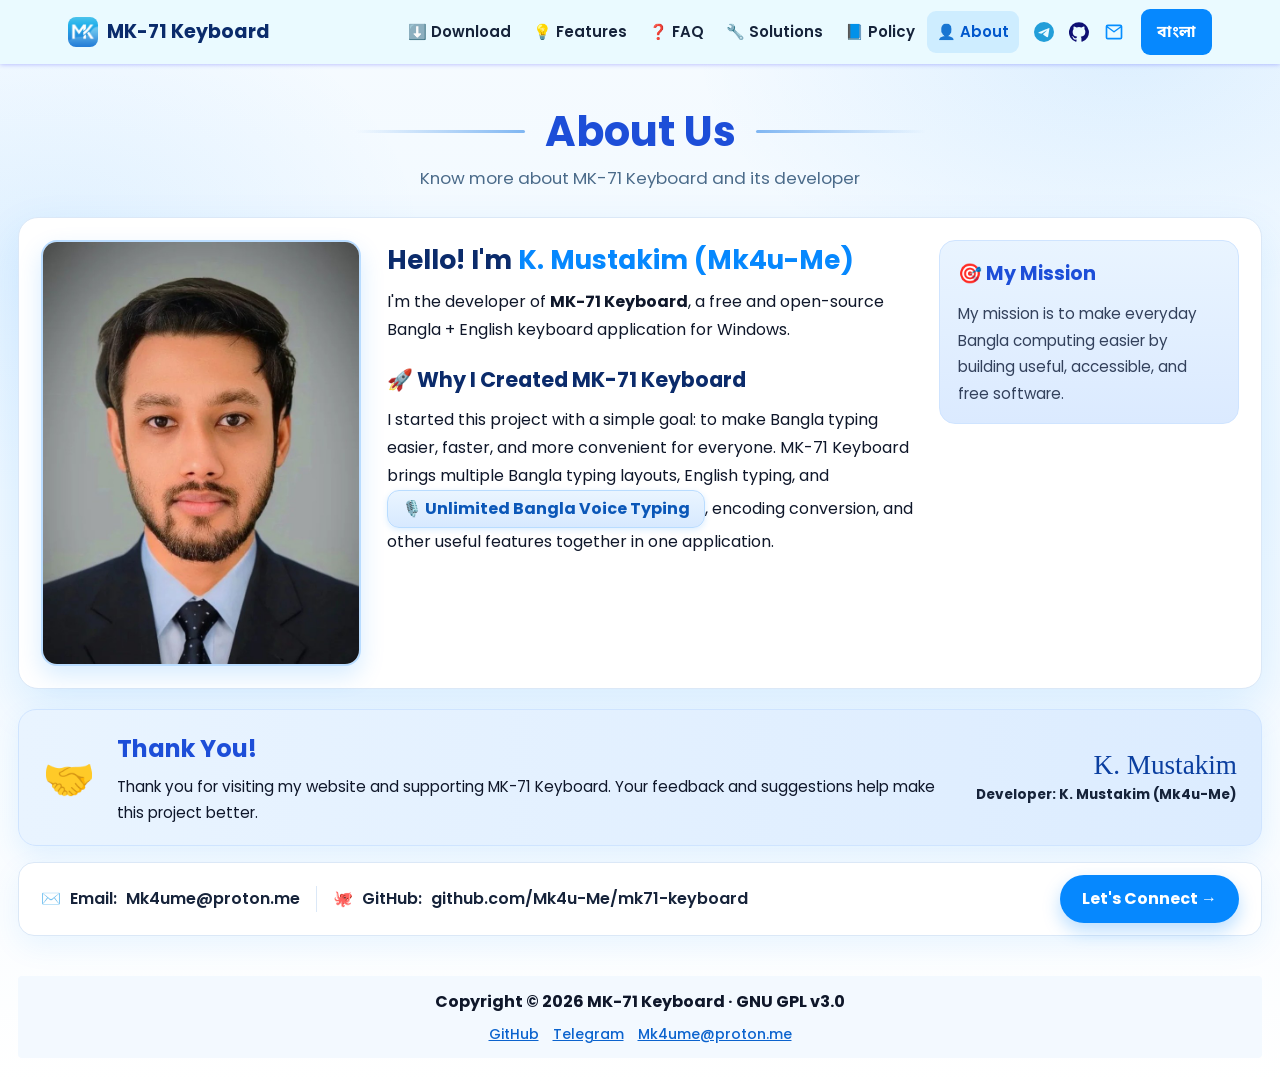
==== docs/about.html @ 7dc067a9 "Add the About Us page with the developer photo." ====
<!DOCTYPE html>
<html lang="bn">
<head>
<meta charset="utf-8">
<script>document.documentElement.classList.add("lang-loading");</script>
<meta name="viewport" content="width=device-width, initial-scale=1">
<title>About Us — MK-71 Keyboard | কে. মুস্তাকিম (Mk4u-Me)</title>
<meta name="description" content="MK-71 Keyboard-এর ডেভেলপার কে. মুস্তাকিম (Mk4u-Me) সম্পর্কে জানুন — কেন এই ফ্রি ও ওপেন সোর্স বাংলা কিবোর্ড বানানো হলো, লক্ষ্য কী এবং যোগাযোগের ঠিকানা।">
<meta name="robots" content="index,follow,max-image-preview:large">
<link rel="canonical" href="https://mk4u-me.github.io/mk71-keyboard/about.html">
<link rel="icon" href="https://mk4u-me.github.io/mk71-keyboard/favicon.ico" sizes="any">
<link rel="icon" type="image/png" sizes="48x48" href="https://mk4u-me.github.io/mk71-keyboard/img/favicon-48.png">
<link rel="icon" type="image/png" sizes="96x96" href="https://mk4u-me.github.io/mk71-keyboard/img/favicon-96.png">
<link rel="apple-touch-icon" href="https://mk4u-me.github.io/mk71-keyboard/img/favicon-192.png">
<meta property="og:type" content="article">
<meta property="og:site_name" content="MK-71 Keyboard">
<meta property="og:title" content="About Us — MK-71 Keyboard">
<meta property="og:description" content="MK-71 Keyboard-এর ডেভেলপার কে. মুস্তাকিম (Mk4u-Me) — কেন এই ফ্রি বাংলা কিবোর্ড, লক্ষ্য ও যোগাযোগ।">
<meta property="og:url" content="https://mk4u-me.github.io/mk71-keyboard/about.html">
<meta property="og:image" content="https://mk4u-me.github.io/mk71-keyboard/img/developer.jpg">
<script type="application/ld+json">
{
  "@context": "https://schema.org",
  "@type": "AboutPage",
  "url": "https://mk4u-me.github.io/mk71-keyboard/about.html",
  "name": "About Us — MK-71 Keyboard",
  "mainEntity": {
    "@type": "Person",
    "name": "K. Mustakim (Mk4u-Me)",
    "email": "Mk4ume@proton.me",
    "image": "https://mk4u-me.github.io/mk71-keyboard/img/developer.jpg",
    "url": "https://mk4u-me.github.io/mk71-keyboard/",
    "sameAs": [
      "https://github.com/Mk4u-Me",
      "https://t.me/mk4u71"
    ]
  }
}
</script>
<link rel="preconnect" href="https://fonts.googleapis.com">
<link rel="preconnect" href="https://fonts.gstatic.com" crossorigin>
<link href="https://fonts.googleapis.com/css2?family=Poppins:wght@400;500;600;700&family=Noto+Sans+Bengali:wght@400;600;700&display=swap" rel="stylesheet">
<link rel="stylesheet" href="style.css?v=1.0.8">
</head>
<body class="about">

<nav class="nav">
  <div class="bar">
    <a class="brand" href="index.html"><img src="img/icon.png" alt="MK-71 Keyboard" width="30" height="30"><strong>MK-71 Keyboard</strong></a>
    <button class="nav-toggle" id="navToggle" type="button" aria-label="মেনু" aria-controls="navLinks" aria-expanded="false">
      <svg viewBox="0 0 24 24" aria-hidden="true"><path d="M3 6h18v2H3V6zm0 5h18v2H3v-2zm0 5h18v2H3v-2z"/></svg>
    </button>
    <ul class="nav-links" id="navLinks">
      <li><a href="download.html" data-en="⬇️ Download">⬇️ ডাউনলোড</a></li>
      <li><a href="index.html#features" data-en="💡 Features">💡 ফিচার</a></li>
      <li><a href="index.html#faq" data-en="❓ FAQ">❓ প্রশ্ন</a></li>
      <li><a href="index.html#solutions" data-en="🔧 Solutions">🔧 সমাধান</a></li>
      <li><a href="index.html#policy" data-en="📘 Policy">📘 নীতি</a></li>
      <li><a href="about.html" class="active" aria-current="page" data-en="👤 About">👤 আমাদের সম্পর্কে</a></li>
      <li class="socials">
        <a href="https://t.me/mk4u71" target="_blank" rel="noopener" aria-label="Telegram" title="Telegram"><svg viewBox="0 0 24 24" style="fill:#229ED9" aria-hidden="true"><path d="M12 0a12 12 0 1 0 0 24 12 12 0 0 0 0-24zm5.9 7.2c.1 0 .3 0 .5.2.2.1.2.3.2.5l-.2.5-1.4 8.6c-.2.9-.5 1.2-.8 1.2-.7.1-1.2-.5-1.9-.9-1.1-.7-1.7-1.1-2.7-1.8-1.2-.8-.4-1.2.3-1.9.2-.2 3.2-3 3.3-3.2v-.2c0-.1-.2-.1-.2 0-.1 0-1.8 1.1-5.1 3.3-.5.3-.9.5-1.3.5-.4 0-1.3-.2-1.9-.4-.8-.2-1.4-.4-1.3-.8 0-.2.3-.4.9-.7 3.5-1.5 5.8-2.5 7-3 3.3-1.4 4-1.6 4.5-1.6z"/></svg></a>
        <a href="https://github.com/Mk4u-Me/mk71-keyboard" target="_blank" rel="noopener" aria-label="GitHub" title="GitHub"><svg viewBox="0 0 24 24" style="fill:#0e0f73" aria-hidden="true"><path d="M12 .3a12 12 0 0 0-3.8 23.4c.6.1.8-.3.8-.6v-2c-3.3.7-4-1.6-4-1.6-.5-1.4-1.3-1.8-1.3-1.8-1.1-.7.1-.7.1-.7 1.2.1 1.8 1.2 1.8 1.2 1.1 1.8 2.8 1.3 3.5 1 .1-.8.4-1.3.8-1.6-2.7-.3-5.5-1.3-5.5-5.9 0-1.3.5-2.4 1.2-3.2-.1-.3-.5-1.5.1-3.2 0 0 1-.3 3.3 1.2a11.5 11.5 0 0 1 6 0c2.3-1.5 3.3-1.2 3.3-1.2.6 1.7.2 2.9.1 3.2.8.8 1.2 1.9 1.2 3.2 0 4.6-2.8 5.6-5.5 5.9.4.4.8 1.1.8 2.2v3.3c0 .3.2.7.8.6A12 12 0 0 0 12 .3z"/></svg></a>
        <a href="mailto:Mk4ume@proton.me" aria-label="Email" title="Email"><svg viewBox="0 0 24 24" style="fill:#068eff" aria-hidden="true"><path d="M2 5.5A2.5 2.5 0 0 1 4.5 3h15A2.5 2.5 0 0 1 22 5.5v13a2.5 2.5 0 0 1-2.5 2.5h-15A2.5 2.5 0 0 1 2 18.5v-13zm2.2-.5 7.8 5.8L19.8 5H4.2zM20 6.9l-7.4 5.5a1 1 0 0 1-1.2 0L4 6.9v11.6c0 .3.2.5.5.5h15c.3 0 .5-.2.5-.5V6.9z"/></svg></a>
      </li>
      <li><button class="pill" id="langBtn" type="button">English</button></li>
    </ul>
  </div>
</nav>

<main class="wrap about-page">

  <header class="about-head">
    <h1 data-en="About Us">আমাদের সম্পর্কে</h1>
    <p data-en="Know more about MK-71 Keyboard and its developer">MK-71 Keyboard আর এর ডেভেলপার সম্পর্কে জানুন</p>
  </header>

  <section class="about-card">
    <div class="about-photo">
      <img src="img/developer.jpg" alt="কে. মুস্তাকিম (Mk4u-Me) — MK-71 Keyboard-এর ডেভেলপার" width="720" height="960">
    </div>

    <div class="about-body">
      <h2 data-en="Hello! I'm <span class='hl'>K. Mustakim (Mk4u-Me)</span>">হ্যালো! আমি <span class="hl">কে. মুস্তাকিম (Mk4u-Me)</span></h2>
      <p data-en="I'm the developer of <b>MK-71 Keyboard</b>, a free and open-source Bangla + English keyboard application for Windows.">আমি <b>MK-71 Keyboard</b>-এর ডেভেলপার — Windows-এর জন্য একটি ফ্রি ও ওপেন সোর্স বাংলা + English কিবোর্ড অ্যাপ্লিকেশন।</p>

      <h3 data-en="🚀 Why I Created MK-71 Keyboard">🚀 কেন MK-71 Keyboard বানালাম</h3>
      <p data-en="I started this project with a simple goal: to make Bangla typing easier, faster, and more convenient for everyone. MK-71 Keyboard brings multiple Bangla typing layouts, English typing, and <span class='voice-pill'>🎙️ Unlimited Bangla Voice Typing</span>, encoding conversion, and other useful features together in one application.">শুরু করেছিলাম একটাই সহজ লক্ষ্য নিয়ে — বাংলা লেখা সবার জন্য সহজ, দ্রুত আর আরামদায়ক করা। MK-71 Keyboard একসাথে নিয়ে আসে একাধিক বাংলা টাইপিং লেআউট, English টাইপিং, <span class="voice-pill">🎙️ আনলিমিটেড বাংলা ভয়েস টাইপিং</span>, এনকোডিং কনভার্শন আর দরকারি সব ফিচার — একটিমাত্র অ্যাপে।</p>
    </div>

    <aside class="mission">
      <h3 data-en="🎯 My Mission">🎯 আমার লক্ষ্য</h3>
      <p data-en="My mission is to make everyday Bangla computing easier by building useful, accessible, and free software.">নিত্যদিনের বাংলা কম্পিউটিং সহজ করা — দরকারি, সবার নাগালে আর ফ্রি সফটওয়্যার তৈরি করে।</p>
    </aside>
  </section>

  <section class="thanks">
    <div class="thanks-icon" aria-hidden="true">🤝</div>
    <div>
      <h2 data-en="Thank You!">ধন্যবাদ!</h2>
      <p data-en="Thank you for visiting my website and supporting MK-71 Keyboard. Your feedback and suggestions help make this project better.">আমার ওয়েবসাইটে আসার আর MK-71 Keyboard-কে সমর্থন করার জন্য ধন্যবাদ। আপনার মতামত আর পরামর্শই এই প্রজেক্টকে আরও ভালো করে।</p>
    </div>
    <div class="sign">
      <span class="sig">K. Mustakim</span>
      <small data-en="Developer: K. Mustakim (Mk4u-Me)">ডেভেলপার: কে. মুস্তাকিম (Mk4u-Me)</small>
    </div>
  </section>

  <section class="contact-strip">
    <a href="mailto:Mk4ume@proton.me">✉️ <span data-en="Email: ">ইমেইল: </span>Mk4ume@proton.me</a>
    <span class="sep" aria-hidden="true"></span>
    <a href="https://github.com/Mk4u-Me/mk71-keyboard" target="_blank" rel="noopener">🐙 <span data-en="GitHub: ">GitHub: </span>github.com/Mk4u-Me/mk71-keyboard</a>
    <a class="connect" href="https://t.me/mk4u71" target="_blank" rel="noopener" data-en="Let's Connect →">যোগাযোগ করুন →</a>
  </section>

  <footer class="footer">
    Copyright © 2026 MK-71 Keyboard · GNU GPL v3.0
    <div class="links">
      <a href="https://github.com/Mk4u-Me/mk71-keyboard" target="_blank" rel="noopener">GitHub</a>
      <a href="https://t.me/mk4u71" target="_blank" rel="noopener">Telegram</a>
      <a href="mailto:Mk4ume@proton.me">Mk4ume@proton.me</a>
    </div>
  </footer>

</main>

<script>
document.getElementById('navToggle').addEventListener('click', function () {
  var links = document.getElementById('navLinks');
  var open = links.classList.toggle('open');
  this.setAttribute('aria-expanded', open ? 'true' : 'false');
});

// English is the page people land on; বাংলা is one click away. The text in
// the HTML stays Bangla for search results and for browsers without
// JavaScript, and this swaps it as the page loads.
var langBtn = document.getElementById('langBtn');
var lang = 'en';

function applyLanguage(next) {
  lang = next === 'bn' ? 'bn' : 'en';
  document.documentElement.lang = lang;
  document.querySelectorAll('[data-en]').forEach(function (el) {
    if (!el.dataset.bn) el.dataset.bn = el.innerHTML;
    el.innerHTML = lang === 'en' ? el.dataset.en : el.dataset.bn;
  });
  langBtn.textContent = lang === 'bn' ? 'English' : 'বাংলা';
}

function rememberedLanguage() {
  try { return localStorage.getItem('mk71-lang'); } catch (e) { return null; }
}

try {
  // A visitor who picked বাংলা stays in Bangla on the next visit.
  applyLanguage(rememberedLanguage() === 'bn' ? 'bn' : 'en');
} finally {
  document.documentElement.classList.remove('lang-loading');
}

langBtn.addEventListener('click', function () {
  applyLanguage(lang === 'bn' ? 'en' : 'bn');
  try { localStorage.setItem('mk71-lang', lang); } catch (e) {}
});
</script>
</body>
</html>
---- docs/style.css ----
@charset "utf-8";
/* MK-71 Keyboard — site theme */

:root {
  --blue: #0688fe;
  --blue-deep: #0057cc;
  --ink: #0f172a;
  --muted: #5b6675;
  --nav-bg: #eafaff;
  --glow: rgba(0, 43, 255, .18);
  --line: #e5eaf1;
  --pill: #f8f9fa;
  --green: #c5ffc7;
  --green-hover: #a9f8ad;
  --green-ink: #0b3d10;
  --softblue: #edf6ff;
  --softblue-ink: #001b3d;
  --footer: #f3f9ff;
}

* { box-sizing: border-box; }

html { scroll-behavior: smooth; scroll-padding-top: 96px; }

body {
  margin: 0;
  padding-top: 76px;
  color: var(--ink);
  background: #fff;
  font-family: "Poppins", "Nirmala UI", "Noto Sans Bengali", "Segoe UI", sans-serif;
  line-height: 1.75;
  -webkit-text-size-adjust: 100%;
}

body.modal-open { overflow: hidden; }
/* The page is Bangla in the HTML and is swapped to English as it loads:
   hiding it for those few milliseconds stops the Bangla text flashing up. */
html.lang-loading body { visibility: hidden; }
a { color: #0b63ce; }
img { max-width: 100%; height: auto; }

.wrap { max-width: 1040px; margin: 0 auto; padding: 0 18px; }

/* ---------- navbar ---------- */
.nav {
  position: fixed;
  inset: 0 0 auto 0;
  z-index: 60;
  background: var(--nav-bg);
  box-shadow: 0 0 5px rgba(0, 4, 255, .3);
}
.nav .bar {
  max-width: 1180px;
  margin: 0 auto;
  padding: 9px 18px;
  display: flex;
  align-items: center;
  gap: 10px;
  flex-wrap: wrap;
}
.brand {
  display: inline-flex;
  align-items: center;
  gap: 9px;
  text-decoration: none;
  color: #0a2b6b;
  font-size: 19px;
}
.brand img { width: 30px; height: 30px; border-radius: 8px; display: block; }
.nav-toggle {
  display: none;
  margin-left: auto;
  background: #fff;
  border: 1px solid var(--line);
  border-radius: 9px;
  padding: 6px 9px;
  cursor: pointer;
}
.nav-toggle svg { width: 20px; height: 20px; fill: #0a2b6b; display: block; }
.nav-links {
  list-style: none;
  margin: 0 0 0 auto;
  padding: 0;
  display: flex;
  align-items: center;
  gap: 2px;
}
.nav-links a {
  display: inline-flex;
  align-items: center;
  gap: 6px;
  padding: 8px 10px;
  border-radius: 9px;
  color: #16233a;
  font-size: 15px;
  font-weight: 600;
  text-decoration: none;
}
.nav-links a:hover { background: rgba(6, 136, 254, .12); color: var(--blue-deep); }
.nav-links a.active { background: rgba(6, 136, 254, .12); color: var(--blue-deep); }
.socials { display: flex; align-items: center; gap: 1px; margin-left: 6px; }
.socials a { padding: 7px; }
.socials svg { width: 20px; height: 20px; display: block; fill: currentColor; }
.pill {
  margin-left: 8px;
  border: 0;
  border-radius: 9px;
  background: var(--blue);
  color: #fff;
  font: inherit;
  font-weight: 700;
  padding: 9px 16px;
  cursor: pointer;
}
.pill:hover { background: var(--blue-deep); }

/* ---------- hero ---------- */
.hero {
  display: flex;
  align-items: center;
  gap: 24px;
  margin-top: 26px;
  padding: 18px;
  border-radius: 14px;
  box-shadow: 0 0 6px var(--glow);
}
.hero-logo { flex: 0 0 176px; display: flex; justify-content: center; }
.hero-logo img {
  width: 156px;
  height: 156px;
  border-radius: 26px;
  box-shadow: 0 12px 26px rgba(6, 136, 254, .28);
}
.card {
  flex: 1 1 380px;
  border: 1px solid #f0f4f9;
  border-radius: 12px;
  padding: 8px 18px 16px;
}
.card h1 { font-size: 1.5rem; margin: 0 0 2px; }
.card h1 .ver { color: var(--blue-deep); }
.tagline { margin: 0 0 8px; color: var(--muted); font-weight: 600; }
.btns { display: flex; flex-wrap: wrap; gap: 10px; margin: 14px 0 10px; }
.btn {
  display: inline-flex;
  align-items: center;
  gap: 8px;
  border: 0;
  border-radius: 8px;
  padding: 10px 18px;
  font: inherit;
  font-weight: 700;
  text-decoration: none;
  cursor: pointer;
}
.btn-installer { background: var(--green); color: var(--green-ink); }
.btn-installer:hover { background: var(--green-hover); }
.btn-blue { background: var(--softblue); color: var(--softblue-ink); }
.btn-blue:hover { background: #d9ecff; }
.btn.alt { background: #fff; color: var(--blue-deep); border: 1px solid #b9d7f7; }
.btn.alt:hover { background: #f2f8ff; }
.btn-grey { background: #e2e8f0; color: #1f2937; }
.btn-grey:hover { background: #cfd8e3; }
.mini { margin: 0; font-size: 14px; color: var(--muted); }

/* ---------- sections ---------- */
.sec {
  text-align: center;
  background: var(--pill);
  border-radius: 34px;
  padding: 9px 16px;
  margin: 44px 0 16px;
  font-size: 1.45rem;
}
.body-box { padding: 0 2px; }
.body-box p { margin: 10px 0; }

.grid { display: grid; grid-template-columns: repeat(auto-fit, minmax(250px, 1fr)); gap: 14px; }
.tile {
  background: #fff;
  border: 1px solid var(--line);
  border-radius: 12px;
  padding: 14px 16px;
  box-shadow: 0 6px 18px rgba(17, 24, 39, .05);
}
.tile h3 { margin: 0 0 4px; font-size: 1.02rem; }
.tile p { margin: 0; color: #3b4552; font-size: 15px; }
.soon {
  display: inline-block;
  margin-left: 6px;
  padding: 0 8px;
  font-size: 11px;
  font-weight: 700;
  color: #8a5a00;
  background: #fff1cc;
  border: 1px solid #ffd97a;
  border-radius: 999px;
  vertical-align: middle;
  white-space: nowrap;
}

/* ---------- faq ---------- */
.faq { margin-top: 6px; }
.faq-item { border-bottom: 1px solid #dde3ea; padding: 8px 0; }
.faq-q {
  width: 100%;
  display: flex;
  align-items: center;
  justify-content: space-between;
  gap: 12px;
  text-align: left;
  font: inherit;
  font-weight: 700;
  color: var(--ink);
  background: rgba(0, 0, 0, .03);
  border: 1px solid rgba(0, 0, 0, .06);
  border-radius: 7px;
  padding: 12px 16px;
  cursor: pointer;
}
.faq-q:hover { color: var(--blue-deep); }
.faq-q::after { content: "+"; font-size: 19px; line-height: 1; color: var(--blue); }
.faq-item.open .faq-q::after { content: "–"; }
.faq-a { max-height: 0; overflow: hidden; transition: max-height .35s ease; }
.faq-item.open .faq-a { max-height: 560px; }
.faq-a p { margin: 0; padding: 10px 16px 4px; color: #3b4552; }

/* ---------- notes / lists ---------- */
.note { background: #fffdf5; border: 1px solid #e8e1cd; border-radius: 10px; padding: 12px 16px; }
.steps { padding-left: 22px; margin: 10px 0; }
.steps li { margin: 6px 0; }
.policy p { margin: 10px 0; }
table.files { border-collapse: collapse; width: 100%; margin: 10px 0; }
table.files th, table.files td { border: 1px solid var(--line); padding: 9px 11px; text-align: left; vertical-align: top; }
table.files th { background: var(--softblue); }
code {
  background: #f4f7fb;
  border: 1px solid var(--line);
  border-radius: 4px;
  padding: 1px 5px;
  font-size: 14px;
}
/* Screenshots are 2x captures: showing them at their own size keeps the text
   sharp, where stretching them to the column width only added blur. */
.shots img { display: block; width: auto; max-width: 100%; height: auto; border: 1px solid var(--line); border-radius: 10px; margin: 12px auto; }
.shots img.shot-left { margin: 12px 0; }

/* ---------- modal ---------- */
.modal {
  position: fixed;
  inset: 0;
  z-index: 100;
  display: none;
  padding: 18px;
  overflow: auto;
  background: rgba(15, 23, 42, .45);
}
.modal.open { display: block; }
.modal-box {
  max-width: 640px;
  margin: 30px auto;
  background: var(--softblue);
  border-radius: 14px;
  padding: 18px 22px 22px;
  box-shadow: 0 4px 8px rgba(0, 0, 0, .2), 0 6px 20px rgba(0, 0, 0, .19);
}
.modal-box h2 {
  margin: 0 0 14px;
  text-align: center;
  font-size: 1.05rem;
  background: #dbe9ff;
  border-radius: 47px;
  padding: 10px 12px;
}
.modal-box p { margin: 8px 0; }
.ack { display: flex; align-items: flex-start; gap: 9px; margin: 14px 0; cursor: pointer; }
.ack input { width: 18px; height: 18px; margin: 4px 0 0; }
.modal-btns { display: flex; flex-wrap: wrap; gap: 10px; }
.dl-link.disabled { opacity: .45; pointer-events: none; }

/* ---------- footer ---------- */
.footer {
  text-align: center;
  font-weight: 700;
  background: var(--footer);
  border-radius: 4px;
  padding: 12px 16px;
  margin: 40px 0 26px;
}
.footer .links {
  display: flex;
  flex-wrap: wrap;
  gap: 4px 14px;
  justify-content: center;
  margin-top: 6px;
  font-weight: 500;
  font-size: 14px;
}

/* ---------- small screens ---------- */
@media (max-width: 900px) {
  body { padding-top: 68px; }
  .nav-toggle { display: block; }
  .nav-links {
    display: none;
    width: 100%;
    flex-direction: column;
    align-items: stretch;
    gap: 2px;
    margin: 2px 0 0;
    padding: 6px 0 8px;
  }
  .nav-links.open { display: flex; }
  .nav-links a { padding: 10px 12px; }
  .socials { margin-left: 0; padding: 4px 2px; }
  .pill { margin: 6px 0 0; width: 100%; }
  .hero { flex-direction: column; }
  .hero-logo { flex: 0 0 auto; }
  .sec { font-size: 1.25rem; }
}

/* ---------- about page ---------- */
body.about {
  background:
    radial-gradient(620px 380px at 88% 4%, rgba(6, 136, 254, .10), transparent 70%),
    radial-gradient(520px 360px at 4% 22%, rgba(6, 136, 254, .08), transparent 72%),
    linear-gradient(180deg, #f6fbff, #eff8ff 45%, #fff);
}
.about-page { max-width: 1280px; }
.about-head { text-align: center; margin: 30px 0 24px; }
.about-head h1 {
  display: flex;
  align-items: center;
  justify-content: center;
  gap: 20px;
  margin: 0;
  font-size: 2.6rem;
  line-height: 1.25;
  color: #1d4ed8;
}
.about-head h1::before,
.about-head h1::after {
  content: "";
  height: 3px;
  width: 150px;
  border-radius: 3px;
  background: linear-gradient(90deg, transparent, #7fb6f2);
  flex: 1 1 auto;
  max-width: 170px;
}
.about-head h1::after { background: linear-gradient(90deg, #7fb6f2, transparent); }
.about-head p { margin: 6px 0 0; color: #4b6b8a; font-size: 1.05rem; }

.about-card {
  display: grid;
  grid-template-columns: 320px minmax(0, 1fr) 300px;
  gap: 26px;
  align-items: start;
  padding: 22px;
  background: #fff;
  border: 1px solid #dbe8f7;
  border-radius: 20px;
  box-shadow: 0 18px 46px rgba(6, 136, 254, .12);
}
.about-photo {
  border: 2px solid #b9dcff;
  border-radius: 16px;
  overflow: hidden;
  background: var(--softblue);
  box-shadow: 0 10px 24px rgba(6, 136, 254, .16);
}
.about-photo img { display: block; width: 100%; height: auto; object-fit: cover; }
.about-body h2 { margin: 2px 0 10px; font-size: 1.65rem; line-height: 1.35; color: #0b2b6b; }
.about-body h2 .hl { color: var(--blue); }
.about-body h3 { margin: 18px 0 8px; font-size: 1.3rem; color: #0b2b6b; }
.about-body p { margin: 0 0 10px; }
.voice-pill {
  display: inline-flex;
  align-items: center;
  gap: 8px;
  padding: 4px 14px;
  border-radius: 12px;
  border: 1px solid #b9dcff;
  background: linear-gradient(180deg, #eaf5ff, #d7e9ff);
  color: #0b57b8;
  font-weight: 700;
  box-shadow: 0 2px 6px rgba(6, 136, 254, .14);
}
.mission {
  padding: 16px 18px;
  border-radius: 16px;
  border: 1px solid #cfe4ff;
  background: linear-gradient(180deg, #e9f4ff, #dbeaff);
}
.mission h3 { margin: 0 0 10px; font-size: 1.2rem; color: #1d4ed8; display: flex; align-items: center; gap: 8px; }
.mission p { margin: 0; font-size: .95rem; color: #33415c; }

.thanks {
  display: flex;
  align-items: center;
  gap: 22px;
  margin-top: 20px;
  padding: 18px 24px;
  border-radius: 18px;
  border: 1px solid #cfe4ff;
  background: linear-gradient(90deg, #e9f4ff, #dcecff);
  box-shadow: 0 10px 28px rgba(6, 136, 254, .10);
}
.thanks-icon { font-size: 2.6rem; line-height: 1; }
.thanks h2 { margin: 0 0 4px; font-size: 1.5rem; color: #1d4ed8; }
.thanks p { margin: 0; font-size: .95rem; }
.sign { margin-left: auto; text-align: right; }
.sign .sig {
  display: block;
  font-family: "Segoe Script", "Brush Script MT", cursive;
  font-size: 1.7rem;
  line-height: 1.3;
  white-space: nowrap;
  color: #0b3fa0;
}
.sign small { display: block; font-weight: 700; font-size: .85rem; color: #16233a; white-space: nowrap; }

.contact-strip {
  display: flex;
  align-items: center;
  gap: 16px;
  flex-wrap: wrap;
  margin: 16px 0 26px;
  padding: 12px 22px;
  border-radius: 16px;
  border: 1px solid #dbe8f7;
  background: #fff;
  box-shadow: 0 10px 30px rgba(6, 136, 254, .08);
}
.contact-strip a { display: inline-flex; align-items: center; gap: 9px; font-weight: 600; color: #16233a; text-decoration: none; }
.contact-strip a:hover { color: var(--blue-deep); }
.contact-strip .sep { width: 1px; height: 26px; background: #dbe8f7; }
.contact-strip .connect {
  margin-left: auto;
  padding: 10px 22px;
  border-radius: 30px;
  background: var(--blue);
  color: #fff;
  font-weight: 700;
  box-shadow: 0 8px 18px rgba(6, 136, 254, .28);
}
.contact-strip .connect:hover { background: var(--blue-deep); color: #fff; }

@media (max-width: 1000px) {
  .about-card { grid-template-columns: 260px minmax(0, 1fr); }
  .mission { grid-column: 1 / -1; }
}
@media (max-width: 760px) {
  .about-head h1 { font-size: 2rem; }
  .about-head h1::before, .about-head h1::after { max-width: 48px; }
  .about-card { grid-template-columns: 1fr; padding: 18px; }
  .about-photo { max-width: 260px; }
  .about-body h2 { font-size: 1.45rem; }
  .thanks { flex-direction: column; align-items: flex-start; gap: 12px; }
  .sign { margin-left: 0; text-align: left; }
  .contact-strip { flex-direction: column; align-items: flex-start; }
  .contact-strip .sep { display: none; }
  .contact-strip .connect { margin-left: 0; }
}
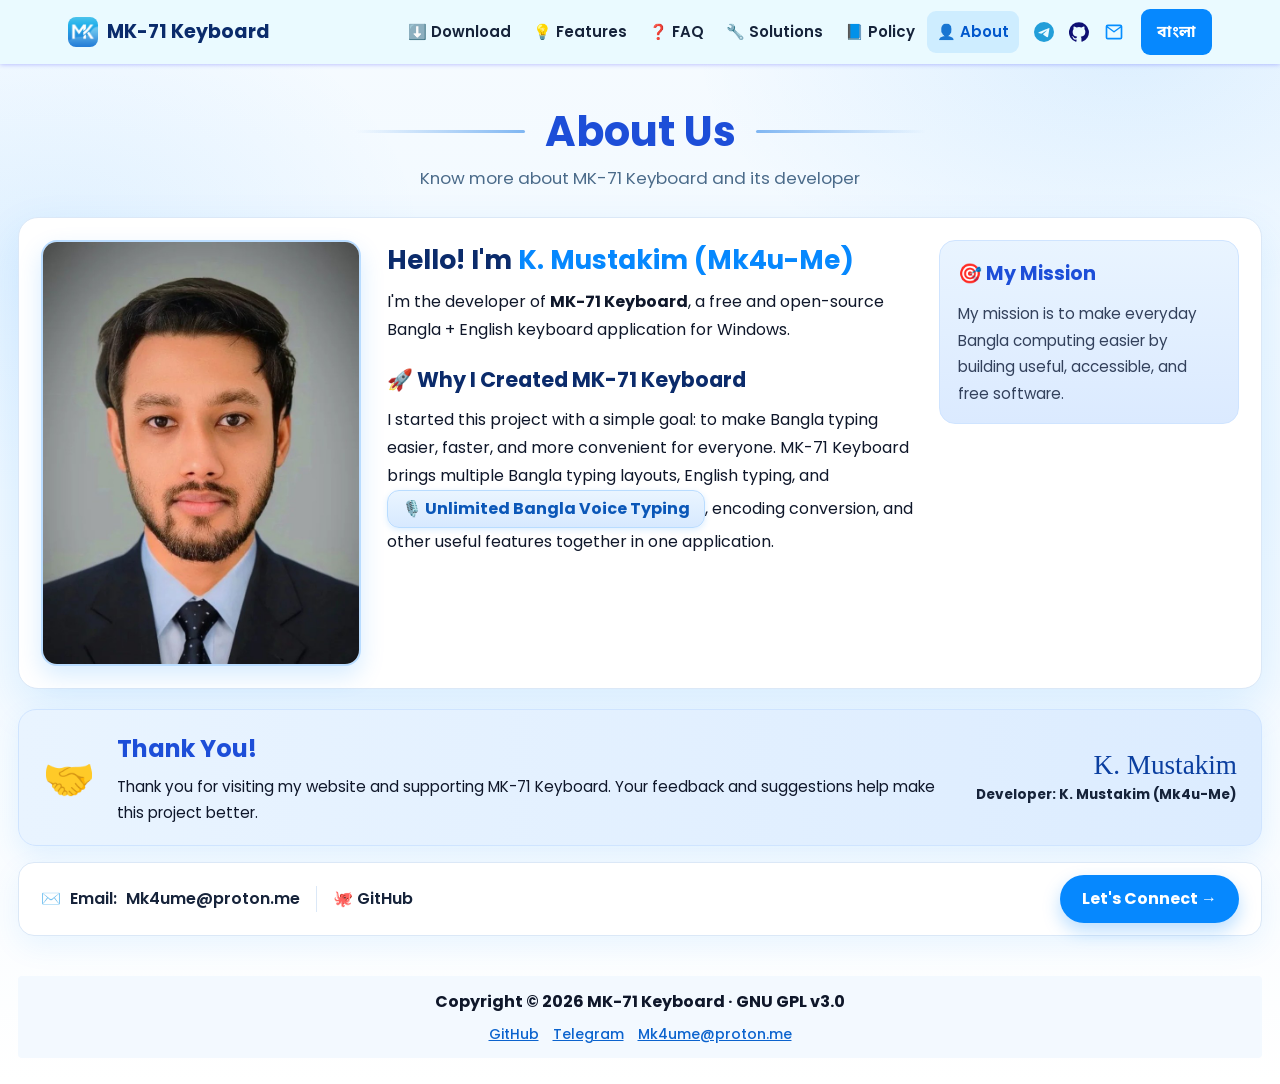
==== commit 09b9b8db: "Shorten the GitHub link label on the About page." ====
--- a/docs/about.html
+++ b/docs/about.html
@@ -40,7 +40,7 @@
 <link rel="preconnect" href="https://fonts.googleapis.com">
 <link rel="preconnect" href="https://fonts.gstatic.com" crossorigin>
 <link href="https://fonts.googleapis.com/css2?family=Poppins:wght@400;500;600;700&family=Noto+Sans+Bengali:wght@400;600;700&display=swap" rel="stylesheet">
-<link rel="stylesheet" href="style.css?v=1.0.8">
+<link rel="stylesheet" href="style.css?v=1.0.9">
 </head>
 <body class="about">
 
@@ -108,7 +108,7 @@
   <section class="contact-strip">
     <a href="mailto:Mk4ume@proton.me">✉️ <span data-en="Email: ">ইমেইল: </span>Mk4ume@proton.me</a>
     <span class="sep" aria-hidden="true"></span>
-    <a href="https://github.com/Mk4u-Me/mk71-keyboard" target="_blank" rel="noopener">🐙 <span data-en="GitHub: ">GitHub: </span>github.com/Mk4u-Me/mk71-keyboard</a>
+    <a href="https://github.com/Mk4u-Me/mk71-keyboard" target="_blank" rel="noopener">🐙 GitHub</a>
     <a class="connect" href="https://t.me/mk4u71" target="_blank" rel="noopener" data-en="Let's Connect →">যোগাযোগ করুন →</a>
   </section>
 
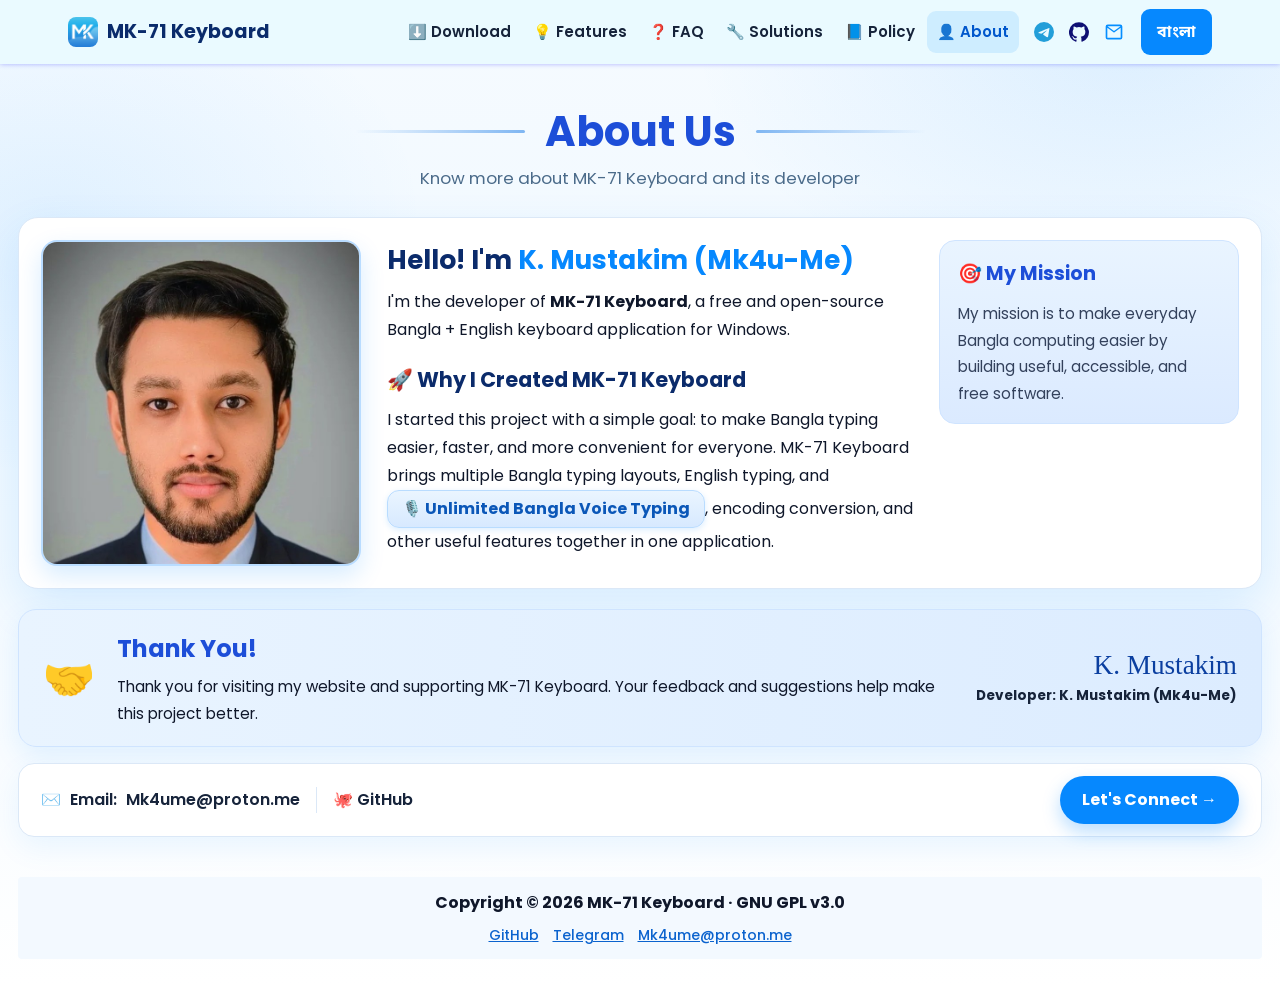
==== commit 0e432e3b: "Size the About photo to the text column so it stops early." ====
--- a/docs/about.html
+++ b/docs/about.html
@@ -40,7 +40,7 @@
 <link rel="preconnect" href="https://fonts.googleapis.com">
 <link rel="preconnect" href="https://fonts.gstatic.com" crossorigin>
 <link href="https://fonts.googleapis.com/css2?family=Poppins:wght@400;500;600;700&family=Noto+Sans+Bengali:wght@400;600;700&display=swap" rel="stylesheet">
-<link rel="stylesheet" href="style.css?v=1.0.9">
+<link rel="stylesheet" href="style.css?v=1.1.0">
 </head>
 <body class="about">
 
--- a/docs/style.css
+++ b/docs/style.css
@@ -363,13 +363,25 @@
   box-shadow: 0 18px 46px rgba(6, 136, 254, .12);
 }
 .about-photo {
+  position: relative;
+  align-self: stretch;
+  min-height: 240px;
   border: 2px solid #b9dcff;
   border-radius: 16px;
   overflow: hidden;
   background: var(--softblue);
   box-shadow: 0 10px 24px rgba(6, 136, 254, .16);
 }
-.about-photo img { display: block; width: 100%; height: auto; object-fit: cover; }
+/* The photo is laid over the frame instead of setting its height, so it ends
+   level with the text beside it instead of running past the last line. */
+.about-photo img {
+  position: absolute;
+  inset: 0;
+  width: 100%;
+  height: 100%;
+  object-fit: cover;
+  object-position: center 18%;
+}
 .about-body h2 { margin: 2px 0 10px; font-size: 1.65rem; line-height: 1.35; color: #0b2b6b; }
 .about-body h2 .hl { color: var(--blue); }
 .about-body h3 { margin: 18px 0 8px; font-size: 1.3rem; color: #0b2b6b; }
@@ -387,6 +399,7 @@
   box-shadow: 0 2px 6px rgba(6, 136, 254, .14);
 }
 .mission {
+  align-self: start;
   padding: 16px 18px;
   border-radius: 16px;
   border: 1px solid #cfe4ff;
@@ -454,7 +467,7 @@
   .about-head h1 { font-size: 2rem; }
   .about-head h1::before, .about-head h1::after { max-width: 48px; }
   .about-card { grid-template-columns: 1fr; padding: 18px; }
-  .about-photo { max-width: 260px; }
+  .about-photo { align-self: start; max-width: 260px; aspect-ratio: 3 / 4; }
   .about-body h2 { font-size: 1.45rem; }
   .thanks { flex-direction: column; align-items: flex-start; gap: 12px; }
   .sign { margin-left: 0; text-align: left; }
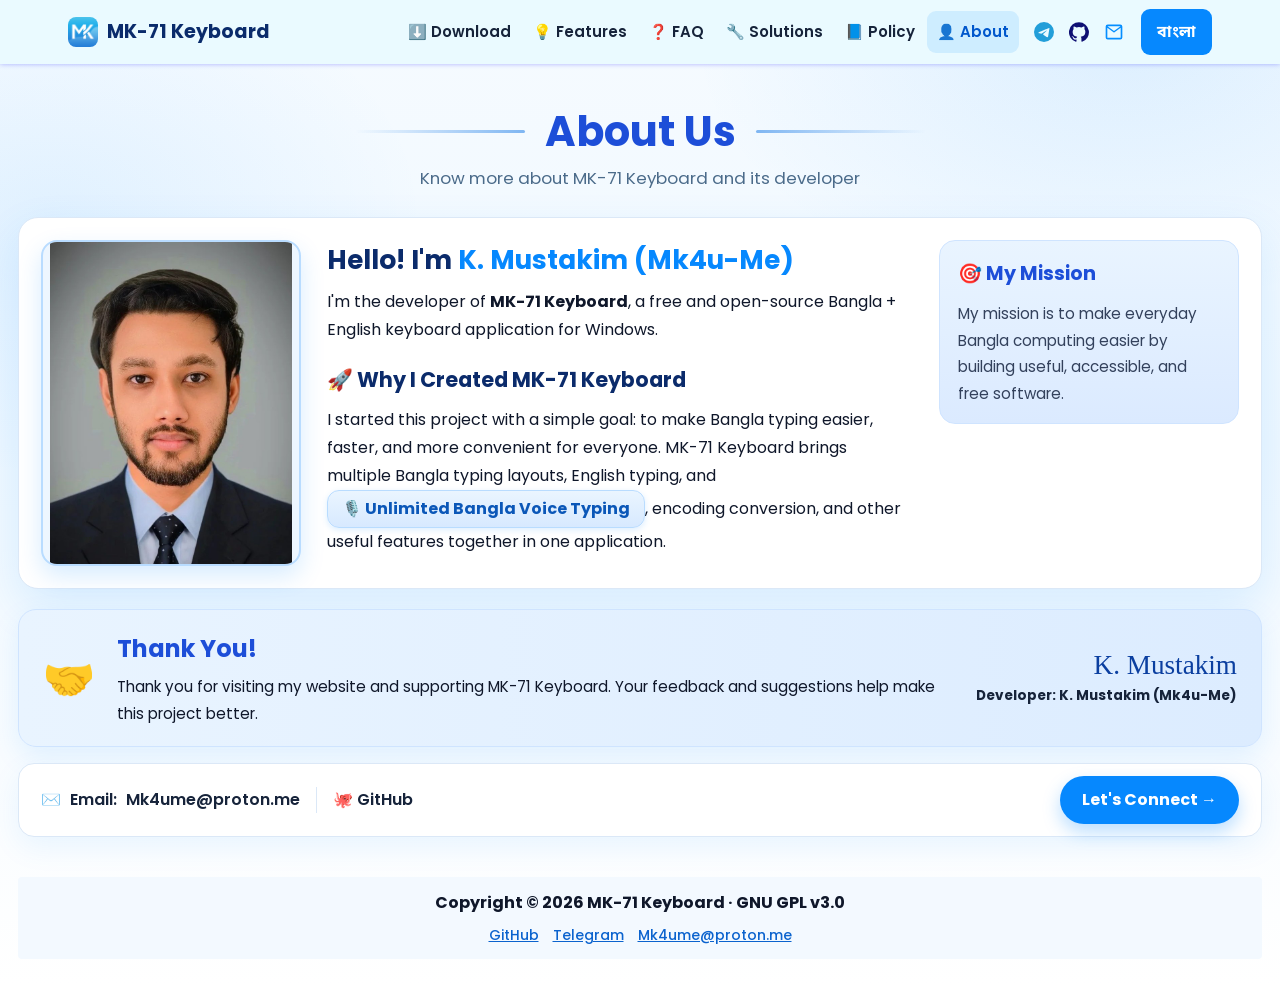
==== commit 238d5c40: "Fit the whole photo instead of cropping it to the head." ====
--- a/docs/about.html
+++ b/docs/about.html
@@ -40,7 +40,7 @@
 <link rel="preconnect" href="https://fonts.googleapis.com">
 <link rel="preconnect" href="https://fonts.gstatic.com" crossorigin>
 <link href="https://fonts.googleapis.com/css2?family=Poppins:wght@400;500;600;700&family=Noto+Sans+Bengali:wght@400;600;700&display=swap" rel="stylesheet">
-<link rel="stylesheet" href="style.css?v=1.1.0">
+<link rel="stylesheet" href="style.css?v=1.1.1">
 </head>
 <body class="about">
 
--- a/docs/style.css
+++ b/docs/style.css
@@ -353,7 +353,7 @@
 
 .about-card {
   display: grid;
-  grid-template-columns: 320px minmax(0, 1fr) 300px;
+  grid-template-columns: 260px minmax(0, 1fr) 300px;
   gap: 26px;
   align-items: start;
   padding: 22px;
@@ -379,8 +379,8 @@
   inset: 0;
   width: 100%;
   height: 100%;
-  object-fit: cover;
-  object-position: center 18%;
+  object-fit: contain;
+  object-position: center;
 }
 .about-body h2 { margin: 2px 0 10px; font-size: 1.65rem; line-height: 1.35; color: #0b2b6b; }
 .about-body h2 .hl { color: var(--blue); }
@@ -460,7 +460,7 @@
 .contact-strip .connect:hover { background: var(--blue-deep); color: #fff; }
 
 @media (max-width: 1000px) {
-  .about-card { grid-template-columns: 260px minmax(0, 1fr); }
+  .about-card { grid-template-columns: 240px minmax(0, 1fr); }
   .mission { grid-column: 1 / -1; }
 }
 @media (max-width: 760px) {
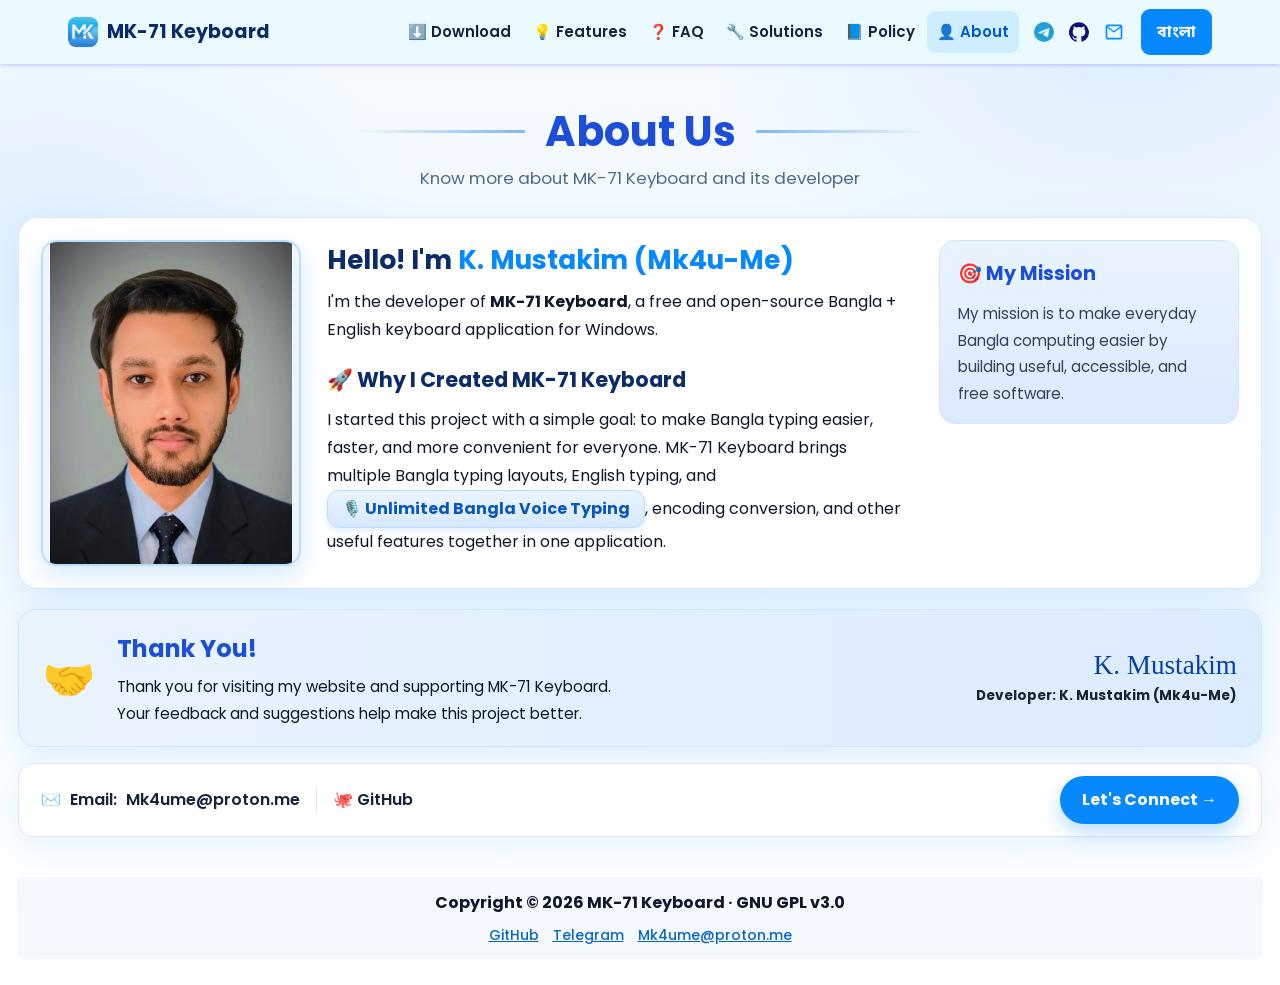
==== commit 19a889d0: "Break the thank-you text before the feedback sentence." ====
--- a/docs/about.html
+++ b/docs/about.html
@@ -97,7 +97,7 @@
     <div class="thanks-icon" aria-hidden="true">🤝</div>
     <div>
       <h2 data-en="Thank You!">ধন্যবাদ!</h2>
-      <p data-en="Thank you for visiting my website and supporting MK-71 Keyboard. Your feedback and suggestions help make this project better.">আমার ওয়েবসাইটে আসার আর MK-71 Keyboard-কে সমর্থন করার জন্য ধন্যবাদ। আপনার মতামত আর পরামর্শই এই প্রজেক্টকে আরও ভালো করে।</p>
+      <p data-en="Thank you for visiting my website and supporting MK-71 Keyboard.<br>Your feedback and suggestions help make this project better.">আমার ওয়েবসাইটে আসার আর MK-71 Keyboard-কে সমর্থন করার জন্য ধন্যবাদ।<br>আপনার মতামত আর পরামর্শই এই প্রজেক্টকে আরও ভালো করে।</p>
     </div>
     <div class="sign">
       <span class="sig">K. Mustakim</span>
